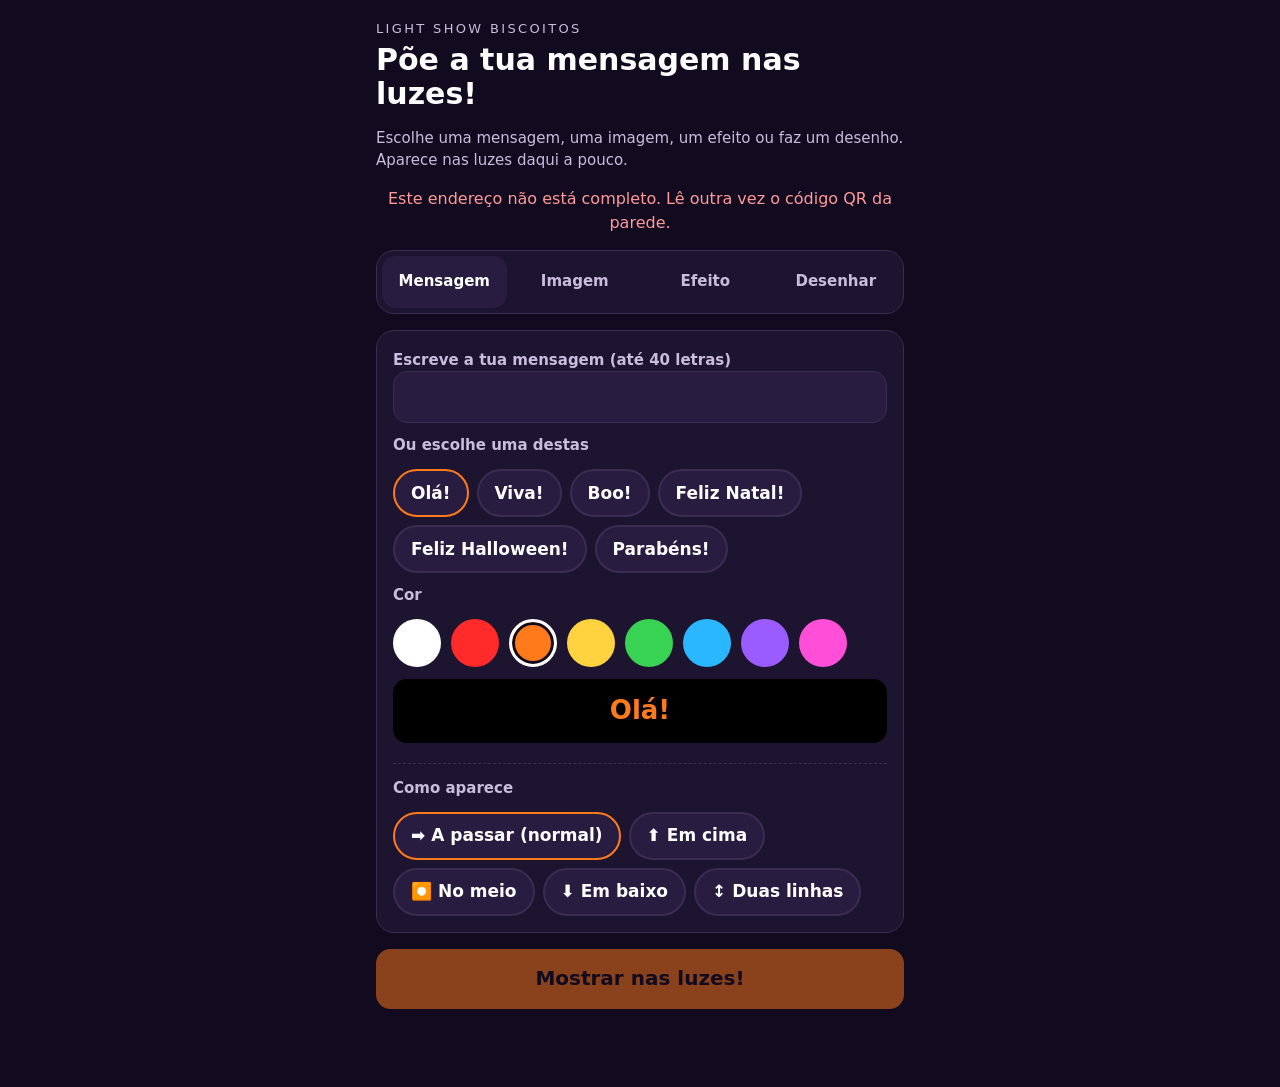
==== show/index.html @ 5658c927 "Several pictures move together by default (option to take turns in the cube); app v97 Co-Authored-By" ====
<!doctype html>
<html lang="pt-PT">
<head>
<meta charset="utf-8">
<meta name="viewport" content="width=device-width, initial-scale=1, viewport-fit=cover">
<meta name="theme-color" content="#120b1f">
<title>Light Show Biscoitos – Põe a tua mensagem nas luzes</title>
<style>
:root { --bg: #120b1f; --card: #1d1430; --raise: #281c40; --line: #3a2d52; --fg: #ffffff; --muted: #c9bddc; --hot: #ff7a1a; --ok: #39d353; --rad: 18px; }
/* Natal: verde escuro com vermelho */
:root[data-tema="xm"] { --bg: #08180f; --card: #0f2619; --raise: #163422; --line: #24503a; --muted: #c4dccd; --hot: #ff3b3b; --ok: #7fe08a; }
* { box-sizing: border-box; }
html, body { margin: 0; background: var(--bg); color: var(--fg); font: 17px/1.45 system-ui, -apple-system, "Segoe UI", Roboto, sans-serif; }
main { max-width: 560px; margin: 0 auto; padding: 20px 16px 40px; display: flex; flex-direction: column; gap: 16px; }
h1 { margin: 4px 0 0; font-size: 30px; line-height: 1.15; }
.kick { font-size: 13px; letter-spacing: .18em; text-transform: uppercase; color: var(--muted); }
.note { font-size: 15px; color: var(--muted); margin: 0; }
.card { background: var(--card); border: 1px solid var(--line); border-radius: var(--rad); padding: 16px; display: flex; flex-direction: column; gap: 12px; }
.tabs { display: grid; grid-template-columns: repeat(4, minmax(0, 1fr)); gap: 6px; background: var(--card); border: 1px solid var(--line); border-radius: var(--rad); padding: 5px; }
.tabs.two { grid-template-columns: repeat(2, minmax(0, 1fr)); }
.tabs button { min-height: 52px; border: 0; border-radius: 14px; background: none; color: var(--muted); font: inherit; font-weight: 700; font-size: 15px; padding: 0 2px; cursor: pointer; }
.tabs button[aria-selected="true"] { background: var(--raise); color: var(--fg); }
.lab { font-size: 15px; color: var(--muted); font-weight: 600; }
input[type=text], input[type=search] { width: 100%; min-height: 52px; padding: 10px 14px; border-radius: 14px; border: 1px solid var(--line); background: var(--raise); color: var(--fg); font: inherit; font-size: 19px; }
.chips { display: flex; flex-wrap: wrap; gap: 8px; }
.chip { min-height: 48px; padding: 8px 16px; border-radius: 999px; border: 2px solid var(--line); background: var(--raise); color: var(--fg); font: inherit; font-weight: 600; cursor: pointer; }
.chip[aria-pressed="true"] { border-color: var(--hot); }
.swatches { display: flex; flex-wrap: wrap; gap: 10px; }
.pvbig { display: block; width: 100%; max-width: 300px; margin: 0 auto; border-radius: 14px; background: #05060a; transition: max-width .2s; }
/* the preview stays at the top of the screen while the lists below are scrolled (smaller once it sticks) */
#fxPv { position: sticky; top: 0; z-index: 5; background: var(--card); margin: -16px -16px 0; padding: 10px 16px 8px; border-radius: var(--rad) var(--rad) 0 0; }
#fxPv.stuck { box-shadow: 0 8px 14px -8px rgba(0,0,0,.6); border-radius: 0 0 14px 14px; }
#fxPv.stuck .pvbig { max-width: 150px; }
#fxPv .pvname { text-align: center; font-weight: 700; font-size: 14px; margin-top: 6px; min-height: 1.2em; }
.pals { display: grid; grid-template-columns: repeat(auto-fill, minmax(118px, 1fr)); gap: 8px; max-height: 260px; overflow-y: auto; padding: 2px; }
.pal { display: flex; flex-direction: column; gap: 5px; padding: 7px 9px; border-radius: 12px; border: 2px solid var(--line); background: var(--raise); color: var(--fg); font: inherit; font-size: 13px; font-weight: 600; text-align: left; cursor: pointer; }
.pal[aria-pressed="true"], .pal:focus-visible { border-color: var(--accent, #ff3d3d); }
.pal i { display: block; height: 12px; border-radius: 6px; }
.sw { width: 48px; height: 48px; border-radius: 50%; border: 3px solid transparent; cursor: pointer; }
.sw[aria-pressed="true"] { border-color: #fff; box-shadow: 0 0 0 3px var(--bg) inset; }
.sw.erase { background: repeating-linear-gradient(45deg, #000 0 6px, #444 6px 12px); }
.prev { min-height: 64px; display: flex; align-items: center; justify-content: center; border-radius: 14px; background: #000; padding: 12px; font-size: 26px; font-weight: 800; text-align: center; word-break: break-word; }
.gifs { display: grid; grid-template-columns: repeat(3, minmax(0, 1fr)); gap: 10px; }
.gif { display: flex; flex-direction: column; align-items: center; gap: 6px; padding: 10px 6px; border-radius: 16px; border: 3px solid var(--line); background: var(--raise); color: var(--fg); font: inherit; font-size: 14px; font-weight: 600; cursor: pointer; }
.gif img { width: 76px; height: 76px; image-rendering: pixelated; background: #000; border-radius: 8px; }
.gif[aria-pressed="true"] { border-color: var(--hot); }
.gif { position: relative; }
.gif b { position: absolute; top: 4px; right: 6px; min-width: 22px; height: 22px; border-radius: 11px; background: var(--hot); color: #fff; font-size: 13px; display: flex; align-items: center; justify-content: center; }
.anim { display: flex; flex-direction: column; gap: 12px; margin-top: 8px; padding-top: 14px; border-top: 1px dashed var(--line); }
.anim .apv { display: flex; justify-content: center; background: #000; border-radius: 14px; padding: 10px; }
.anim .apv canvas { max-width: 100%; }
.anim .ainfo { text-align: center; }
.grid { display: grid; gap: 2px; background: #000; padding: 6px; border-radius: 14px; touch-action: none; user-select: none; }
.cell { aspect-ratio: 1; border-radius: 3px; background: #1a1a1a; }
.row { display: flex; gap: 10px; flex-wrap: wrap; align-items: center; }
.btn { min-height: 52px; padding: 10px 18px; border-radius: 14px; border: 1px solid var(--line); background: var(--raise); color: var(--fg); font: inherit; font-weight: 700; cursor: pointer; }
.btn.primary { background: var(--hot); border-color: var(--hot); color: #120b1f; font-size: 20px; width: 100%; min-height: 60px; }
.btn:disabled { opacity: .5; cursor: default; }
.msg { min-height: 22px; font-size: 16px; text-align: center; margin: 0; }
.msg.ok { color: var(--ok); } .msg.err { color: #ff9a9a; }
[hidden] { display: none !important; }
</style>
</head>
<body>
<main>
  <div>
    <div class="kick" id="kick">Light Show Biscoitos</div>
    <h1>Põe a tua mensagem nas luzes!</h1>
  </div>
  <p class="note" id="intro">Escolhe uma mensagem, uma imagem, um efeito ou faz um desenho. Aparece nas luzes daqui a pouco.</p>
  <p class="msg err" id="noShow" hidden>Este endereço não está completo. Lê outra vez o código QR da parede.</p>
  <p class="msg err" id="closed" hidden>As luzes não estão a receber pedidos agora. Volta a tentar mais logo!</p>

  <section class="card" id="faceCard" hidden>
    <div class="lab">Em que lado aparece?</div>
    <div class="chips" id="faces"></div>
  </section>

  <div class="tabs" role="tablist" id="tabs">
    <button type="button" role="tab" aria-selected="true" data-tab="text">Mensagem</button>
    <button type="button" role="tab" aria-selected="false" data-tab="gif">Imagem</button>
    <button type="button" role="tab" aria-selected="false" data-tab="fx">Efeito</button>
    <button type="button" role="tab" aria-selected="false" data-tab="draw">Desenhar</button>
  </div>

  <section class="card" id="pText">
    <div id="freeBox">
      <label class="lab" for="txt">Escreve a tua mensagem (até 40 letras)</label>
      <input type="text" id="txt" maxlength="40" autocomplete="off">
    </div>
    <div class="lab" id="quickLab">Ou escolhe uma destas</div>
    <div class="chips" id="quick"></div>
    <div class="lab" id="txtColLab">Cor</div>
    <div class="swatches" id="txtCols"></div>
    <div class="prev" id="txtPrev"></div>
    <div class="anim" id="txtStyle"></div>
  </section>

  <section class="card" id="pGif" hidden>
    <div class="lab">Escolhe uma imagem</div>
    <div class="chips"><button type="button" class="chip" id="multi" aria-pressed="false">➕ Juntar várias imagens (até 3)</button></div>
    <div class="chips" id="picked" hidden></div>
    <div class="gifs" id="gifs"></div>
    <div class="anim" id="gifAnim"></div>
  </section>

  <section class="card" id="pFx" hidden>
    <div id="fxPv"><div class="pvname" id="fxPvName"></div></div>
    <div class="note" style="text-align:center">Assim fica (mais ou menos) nas luzes</div>
    <div class="lab">Escolhe um efeito</div>
    <div class="chips" id="fxs"></div>
    <div id="fxAllBox" hidden>
      <div class="lab">Todos os efeitos das luzes</div>
      <input type="search" id="fxFind" placeholder="Procurar um efeito" autocomplete="off">
      <div class="chips" id="fxAll"></div>
    </div>
    <div class="lab">Cor principal</div>
    <div class="swatches" id="fxC1"></div>
    <div class="lab">Segunda cor</div>
    <div class="swatches" id="fxC2"></div>
    <div class="lab">Paleta de cores</div>
    <div class="pals" id="pals"></div>
  </section>

  <section class="card" id="pDraw" hidden>
    <div class="lab">Desenha com o dedo</div>
    <div class="swatches" id="drawCols"></div>
    <div class="grid" id="grid"></div>
    <div class="row"><button class="btn" type="button" id="clear">Apagar tudo</button></div>
    <div class="anim" id="drawAnim"></div>
  </section>

  <button class="btn primary" type="button" id="send">Mostrar nas luzes!</button>
  <p class="msg" id="msg" role="status"></p>
  <p class="note" id="waitNote" hidden></p>
</main>
<script src="pal.js?v=13"></script>
<script src="../studio.js?v=24"></script>
<script>
(() => {
	const $ = id => document.getElementById(id);
	const q = new URLSearchParams(location.search);
	// ?t=<show code> (from the QR on the wall); the rest (sides, size, theme, free text) comes from the lights' status
	const TOPIC = (q.get('t') || '').replace(/[^A-Za-z0-9_-]/g, '').slice(0, 64);
	const RELAY = 'https://ntfy.sh/';
	let WAIT_MS = 0;   // time between two requests from this phone: set on the control page (0 = no wait)
	// the same 9 colours and ready messages as the bridge (ponte_show.py)
	const PAL = ['000000', 'ffffff', 'ff2a2a', 'ff7a1a', 'ffd23f', '39d353', '2bb7ff', '9b5cff', 'ff4fd8'];
	const QUICK = {
		hw: ['Feliz Halloween!', 'Boo!', 'Docura ou travessura!', 'Ola!', 'Uuuuh!', 'Abobora!'],
		xm: ['Feliz Natal!', 'Boas Festas!', 'Ho ho ho!', 'Ola!', 'Pai Natal!', 'Neve!'],
		ev: ['Parabens!', 'Viva!', 'Ola!', 'Feliz Ano Novo!', 'Boa Pascoa!', 'Amo-te!'],
		'': ['Ola!', 'Viva!', 'Boo!', 'Feliz Natal!', 'Feliz Halloween!', 'Parabens!'] };
	const SHOWN = { 'Docura ou travessura!': 'Doçura ou travessura!', 'Ola!': 'Olá!', 'Abobora!': 'Abóbora!', 'Parabens!': 'Parabéns!', 'Boa Pascoa!': 'Boa Páscoa!' };
	const PT = { 'Jack-o\'-lantern': 'Abóbora iluminada', 'Monster': 'Monstro', 'Vampire': 'Vampiro', 'Spider web': 'Teia de aranha', 'Crow': 'Corvo', 'Coffin': 'Caixão', 'Zombie': 'Zombie', 'Doces ou travessuras': 'Doces ou travessuras', 'Angel': 'Anjo', 'Hot chocolate': 'Chocolate quente', 'Toy train': 'Comboio de brincar', 'Polar bear': 'Urso polar', 'Snow globe': 'Globo de neve', 'Star of Bethlehem': 'Estrela de Belém', 'Feliz Natal': 'Feliz Natal', 'Boas festas': 'Boas festas', 'Parabéns': 'Parabéns', 'Cupcake': 'Queque', 'Flower': 'Flor', 'Butterfly': 'Borboleta', 'Rocket': 'Foguetão', 'Disco ball': 'Bola de espelhos', Pumpkin: 'Abóbora', Ghost: 'Fantasma', Bat: 'Morcego', Spider: 'Aranha', Skull: 'Caveira', Cauldron: 'Caldeirão', 'Eyes in the dark': 'Olhos no escuro', 'Christmas tree': 'Árvore de Natal', Snowfall: 'Neve', Snowman: 'Boneco de neve', Present: 'Presente', 'Candy cane': 'Bengala doce', Star: 'Estrela', Bell: 'Sino', Wreath: 'Coroa', Stocking: 'Meia', Gingerbread: 'Bolacha', Holly: 'Azevinho', Ornament: 'Bola de Natal', Moon: 'Lua', Cat: 'Gato', Grave: 'Campa', Hand: 'Mão', 'Witch hat': 'Chapéu de bruxa', 'Candy corn': 'Doce', 'Flying witch': 'Bruxa a voar', Mummy: 'Múmia', 'Spooky candle': 'Vela', Owl: 'Mocho', 'Magic potion': 'Poção mágica', 'Haunted house': 'Casa assombrada', Bats: 'Morcegos', Eyeball: 'Olho', Santa: 'Pai Natal', Reindeer: 'Rena', 'Christmas lights': 'Luzes de Natal', 'Christmas candle': 'Vela de Natal', Sleigh: 'Trenó', Snowflake: 'Floco de neve', Penguin: 'Pinguim', Fireplace: 'Lareira' };
	const BAD = ['merda', 'caralho', 'foda', 'fodase', 'puta', 'cabrao', 'cona', 'piroca', 'pila', 'paneleiro', 'filhodaputa', 'corno', 'cu', 'mamas', 'boceta', 'porra', 'fuck', 'shit', 'bitch', 'dick', 'pussy', 'cunt', 'nigger', 'nazi', 'hitler'];
	const norm = s => s.normalize('NFD').replace(/[̀-ͯ]/g, '').toLowerCase().replace(/[0@]/g, 'o').replace(/[1!]/g, 'i').replace(/3/g, 'e').replace(/4/g, 'a').replace(/[5$]/g, 's');
	const isBad = s => { const n = norm(s), words = n.split(/[^a-z]+/), joined = n.replace(/[^a-z]/g, ''); return BAD.some(b => words.includes(b) || (b.length >= 5 && joined.includes(b))); };

	// what the lights allow (from the bridge's status): sides [{n, w, h}], theme, free text or ready messages only
	let cfg = { faces: [{ n: '', w: 16, h: 16 }], theme: '', free: true };
	// &tema=hw (Halloween) or &tema=xm (Natal) in the QR address fixes the theme of this page
	const URL_THEME = ['hw', 'xm'].includes(q.get('tema')) ? q.get('tema') : '';
	if (URL_THEME) {
		cfg.theme = URL_THEME; document.documentElement.dataset.tema = URL_THEME;
		$('kick').textContent = 'Light Show Biscoitos · ' + (URL_THEME === 'xm' ? 'Natal 🎄' : 'Halloween 🎃');
		document.querySelector('meta[name=theme-color]').content = URL_THEME === 'xm' ? '#08180f' : '#120b1f';
	}
	let face = -1;   // -1 = all sides
	let closed = !TOPIC;
	if (!TOPIC) $('noShow').hidden = false;

	// ---- tabs ----
	let tab = 'text';
	const panes = { text: $('pText'), gif: $('pGif'), fx: $('pFx'), draw: $('pDraw') };
	$('tabs').querySelectorAll('button').forEach(b => b.onclick = () => {
		tab = b.dataset.tab;
		$('tabs').querySelectorAll('button').forEach(x => x.setAttribute('aria-selected', String(x === b)));
		Object.entries(panes).forEach(([k, p]) => p.hidden = k !== tab);
		say('');
	});

	const swatches = (box, list, sel, onPick) => {
		box.replaceChildren(...list.map(i => {
			const b = document.createElement('button'); b.type = 'button'; b.className = 'sw' + (i === 0 ? ' erase' : '');
			if (i) b.style.background = '#' + PAL[i];
			b.setAttribute('aria-label', i === 0 ? 'Borracha' : 'Cor ' + i); b.setAttribute('aria-pressed', String(i === sel));
			b.onclick = () => { box.querySelectorAll('.sw').forEach(x => x.setAttribute('aria-pressed', 'false')); b.setAttribute('aria-pressed', 'true'); onPick(i); };
			return b;
		}));
	};

	// ---- message ----
	let txtCol = URL_THEME === 'xm' ? 2 : 3, quick = null;
	const chosenText = () => cfg.free ? ($('txt').value.trim() || (quick ? (SHOWN[quick] || quick) : '')) : (quick ? (SHOWN[quick] || quick) : '');
	const updPrev = () => { const v = chosenText(); $('txtPrev').textContent = v || '…'; $('txtPrev').style.color = '#' + PAL[txtCol]; if (typeof txtS !== 'undefined' && txtS.build) txtS.build(); };
	const drawQuick = () => {
		const list = QUICK[cfg.theme] || QUICK[''];
		if (!list.includes(quick)) quick = list[0];
		$('quick').replaceChildren(...list.map(t => {
			const b = document.createElement('button'); b.type = 'button'; b.className = 'chip'; b.textContent = SHOWN[t] || t; b.setAttribute('aria-pressed', String(t === quick));
			b.onclick = () => { quick = t; $('txt').value = ''; drawQuick(); updPrev(); };
			return b;
		}));
		$('freeBox').hidden = !cfg.free; $('quickLab').textContent = cfg.free ? 'Ou escolhe uma destas' : 'Escolhe uma mensagem';
	};
	swatches($('txtCols'), [1, 2, 3, 4, 5, 6, 7, 8], txtCol, i => { txtCol = i; updPrev(); });
	$('txt').oninput = () => { if ($('txt').value.trim()) { quick = null; $('quick').querySelectorAll('.chip').forEach(x => x.setAttribute('aria-pressed', 'false')); } updPrev(); };

	// ---- effects (the same keys as FX_LIST in ponte_show.py) ----
	// [key, label, effect name on the lights, matrix-only effect]
	const FXS = {
		hw: [['haunted', '👻 Casa assombrada', 'Haunted'], ['eyes', '👀 Olhos no escuro', 'Halloween Eyes'], ['fire', '🔥 Fogo', 'Fire 2012'], ['lightning', '⚡ Relâmpagos', 'Lightning'], ['firenoise', '🔥 Chamas mágicas', 'Firenoise', 1], ['blackhole', '🌀 Buraco negro', 'Black Hole', 1]],
		xm: [['snowfall', '❄️ Neve a cair', 'Snowfall'], ['candy', '🍬 Bengala doce', 'Candy Cane'], ['retro', '🎄 Árvore de Natal', 'Retro Tree'], ['twinkle', '✨ Estrelas a piscar', 'Twinklefox'], ['fireworks', '🎆 Fogo de artifício', 'Fireworks'], ['bursts', '💥 Explosões de cor', 'Colored Bursts']],
		ev: [['rainbow', '🌈 Arco-íris', 'Rainbow'], ['fireworks', '🎆 Fogo de artifício', 'Fireworks'], ['plasma', '🔮 Bola de plasma', 'Plasma Ball', 1], ['ripple', '💧 Ondas', 'Ripple'], ['matrix', '💚 Chuva de letras', 'Matrix', 1], ['pacifica', '🌊 Mar', 'Pacifica']]
	};
	// fx = 'e:<key>' (a suggestion above) or 'n:<effect name>' (any effect of the lights, list sent by the bridge)
	let fx = null, boardFx = [], boardD2 = new Set(), fxC1 = 3, fxC2 = 7, fxPal = 0;
	// palettes: names and colour stops (pal.js, the same as the LED4YOU app); 2-5 are made from the two colours
	const PALN = (window.L4Y_PAL || ['Default']).map((n, i) => ({ 0: 'Do efeito', 1: 'Aleatória', 2: 'Cor principal', 3: 'As duas cores', 4: 'Degradê', 5: 'Só as cores' })[i] || n.replace(/^\* /, ''));
	const rgb = i => [0, 2, 4].map(j => parseInt(PAL[i].slice(j, j + 2), 16));
	const palStops = id => {
		const a = rgb(fxC1), b = rgb(fxC2);
		if (id >= 6 && window.L4Y_PALX && L4Y_PALX[id - 6]) return L4Y_PALX[id - 6];
		if (id === 2) return [0, ...a, 255, ...a];
		if (id === 3) return [0, ...a, 127, ...a, 128, ...b, 255, ...b];
		if (id === 4) return [0, ...a, 255, ...b];
		if (id === 5) return [0, ...a, 85, ...a, 86, ...b, 170, ...b, 171, ...a, 255, ...a];
		return null;
	};
	const palCss = id => {
		if (id === 1) return 'linear-gradient(90deg,#f24,#fb2,#3d6,#29f,#a4f,#f24)';
		const st = palStops(id); if (!st) return 'linear-gradient(90deg,#555,#999)';
		const parts = []; for (let i = 0; i < st.length; i += 4) parts.push('rgb(' + st[i + 1] + ',' + st[i + 2] + ',' + st[i + 3] + ') ' + (st[i] / 2.55).toFixed(1) + '%');
		return 'linear-gradient(90deg,' + parts.join(',') + ')';
	};
	// the preview: the chosen effect, colours and palette on a matrix the size of the chosen side
	const PV = window.L4YStudio && L4YStudio.pv;
	const pvCv = PV ? PV.big() : null;
	if (pvCv) $('fxPv').prepend(pvCv);
	// smaller while it sticks to the top of the screen
	if (pvCv && 'IntersectionObserver' in window) {
		const mark = document.createElement('div'); mark.style.height = '1px'; $('fxPv').before(mark);
		new IntersectionObserver(([e]) => $('fxPv').classList.toggle('stuck', !e.isIntersecting && e.boundingClientRect.top < 0)).observe(mark);
	}
	const fxInfo = () => {
		if (!fx) return null;
		if (fx.startsWith('n:')) { const n = fx.slice(2); return { name: n, d2: boardD2.has(n) }; }
		const all = [].concat(FXS.hw, FXS.xm, FXS.ev), e = all.find(x => x[0] === fx.slice(2));
		return e ? { name: e[2], d2: !!e[3] } : null;
	};
	const updPv = () => {
		const f = fxInfo(); if (!pvCv || !f) return;
		const lab = fx.startsWith('n:') ? f.name : ([].concat(FXS.hw, FXS.xm, FXS.ev).find(x => x[0] === fx.slice(2)) || [])[1] || f.name;
		$('fxPvName').textContent = lab + (fxPal ? ' · ' + PALN[fxPal] : '');
		const sz = cfg.faces[Math.max(0, face)] || cfg.faces[0] || { w: 16, h: 16 };
		const tint = fxPal === 1 ? [0, 255, 40, 70, 64, 255, 190, 40, 128, 50, 210, 100, 192, 40, 150, 255, 255, 255, 40, 70] : fxPal >= 2 ? palStops(fxPal) : null;
		pvCv.update({ name: f.name, d2: f.d2, col: [rgb(fxC1), rgb(fxC2), [0, 0, 0]], pal: tint, tint, speed: 128, mw: sz.w, mh: sz.h });
	};
	const drawPals = () => {
		$('pals').replaceChildren(...PALN.map((n, i) => {
			const b = document.createElement('button'); b.type = 'button'; b.className = 'pal'; b.setAttribute('aria-pressed', String(i === fxPal));
			const t = document.createElement('span'); t.textContent = n; const bar = document.createElement('i'); bar.style.background = palCss(i);
			b.append(t, bar); b.onclick = () => { fxPal = i; drawPals(); updPv(); };
			return b;
		}));
	};
	swatches($('fxC1'), [1, 2, 3, 4, 5, 6, 7, 8], fxC1, i => { fxC1 = i; drawPals(); updPv(); });
	swatches($('fxC2'), [1, 2, 3, 4, 5, 6, 7, 8], fxC2, i => { fxC2 = i; drawPals(); updPv(); });
	const fxChip = (id, label) => {
		const b = document.createElement('button'); b.type = 'button'; b.className = 'chip'; b.textContent = label; b.setAttribute('aria-pressed', String(id === fx));
		b.onclick = () => { fx = id; drawFx(); };
		return b;
	};
	const drawFx = () => {
		const seen = new Set();
		const list = (FXS[cfg.theme] || [].concat(FXS.hw, FXS.xm, FXS.ev)).filter(([k]) => !seen.has(k) && seen.add(k));
		if (!fx) fx = 'e:' + list[0][0];
		$('fxs').replaceChildren(...list.map(([k, n]) => fxChip('e:' + k, n)));
		if (!$('pals').firstChild) drawPals();
		updPv();
		$('fxAllBox').hidden = !boardFx.length;
		const f = $('fxFind').value.trim().toLowerCase();
		$('fxAll').replaceChildren(...boardFx.filter(n => !f || n.toLowerCase().includes(f)).map(n => fxChip('n:' + n, n)));
	};
	$('fxFind').oninput = () => drawFx();
	const loadBoardFx = () => fetch(RELAY + TOPIC + '-fx/json?poll=1&since=all').then(r => r.text()).then(txt => {
		const last = txt.trim().split('\n').filter(Boolean).map(l => { try { return JSON.parse(l); } catch (e) { return null; } }).filter(e => e && e.event === 'message').pop();
		let m = null; try { m = last && JSON.parse(last.message); } catch (e) {}
		boardFx = m && Array.isArray(m.fx) ? m.fx.filter(n => typeof n === 'string').map(n => n.slice(0, 40)).slice(0, 300) : [];
		boardD2 = new Set(m && Array.isArray(m.d2) ? m.d2.map(i => boardFx[i]).filter(Boolean) : []);
		drawFx();
	}).catch(() => {});

	// ---- pictures (the LED4YOU GIF pack) ----
	let gif = null, pack = [], gifs3 = [];   // v16b: up to 3 pictures, in the order they were tapped (gif = the first one)
	const drawGifs = () => {
		if (typeof drawPicked === 'function') drawPicked();
		const list = pack.filter(f => !cfg.theme || f.f.startsWith(cfg.theme + '-'));
		$('gifs').replaceChildren(...list.map(f => {
			const at = gifs3.indexOf(f.f), times = gifs3.filter(g => g === f.f).length;
			const b = document.createElement('button'); b.type = 'button'; b.className = 'gif'; b.setAttribute('aria-pressed', String(at >= 0));
			const im = document.createElement('img'); im.src = '../gifs/' + f.f; im.alt = '';
			const s = document.createElement('span'); s.textContent = PT[f.n] || f.n;
			b.append(im, s);
			if (times > 1) { const nb = document.createElement('b'); nb.textContent = '×' + times; b.append(nb); }
			b.onclick = () => {
				// pictures that are a text (Feliz Natal, Boas festas…) go alone and as they are
				const TX = (window.L4YStudio && L4YStudio.gm && L4YStudio.gm.TEXTGIF) || new Set();
				if (!multi || TX.has(f.f)) gifs3 = [f.f];
				else { gifs3 = gifs3.filter(g => !TX.has(g)); if (gifs3.length >= 3) gifs3.shift(); gifs3.push(f.f); }   // the same picture can go 2 or 3 times
				gif = gifs3[0] || null; drawGifs(); loadGifSprite();
			};
			return b;
		}));
	};
	// v16c: "join several pictures": each tap adds one (the same one too), the chosen ones show above with ✕ to take one out
	let multi = false;
	const drawPicked = () => {
		$('picked').hidden = !multi || !gifs3.length;
		$('picked').replaceChildren(...gifs3.map((g, i) => {
			const f = pack.find(x => x.f === g) || { n: g };
			const b = document.createElement('button'); b.type = 'button'; b.className = 'chip'; b.textContent = (i + 1) + '. ' + (PT[f.n] || f.n) + ' ✕';
			b.setAttribute('aria-label', 'Tirar ' + (PT[f.n] || f.n));
			b.onclick = () => { gifs3.splice(i, 1); gif = gifs3[0] || null; drawGifs(); loadGifSprite(); };
			return b;
		}));
	};
	$('multi').onclick = () => {
		multi = !multi; $('multi').setAttribute('aria-pressed', String(multi));
		if (!multi && gifs3.length > 1) gifs3 = gifs3.slice(0, 1);
		gif = gifs3[0] || null; drawGifs(); loadGifSprite();
	};
	fetch('../gifs/pack.json').then(r => r.json()).then(p => { pack = p; drawGifs(); }).catch(() => { $('gifs').textContent = 'As imagens não carregaram. Tenta outra vez.'; });

	// ---- drawing (grid the size of the chosen side) ----
	let pen = 3, pixels = [], cells = [], down = false, gw = 0, gh = 0;
	swatches($('drawCols'), [1, 2, 3, 4, 5, 6, 7, 8, 0], pen, i => pen = i);
	const grid = $('grid');
	const sizeNow = () => { const f = cfg.faces[Math.max(0, face)] || cfg.faces[0]; return [f.w, f.h]; };
	const buildGrid = () => {
		const [w, h] = sizeNow();
		if (w === gw && h === gh) return;
		gw = w; gh = h; pixels = new Array(w * h).fill(0);
		grid.style.gridTemplateColumns = 'repeat(' + w + ', minmax(0, 1fr))';
		grid.replaceChildren(); cells = pixels.map((_, i) => { const c = document.createElement('div'); c.className = 'cell'; c.dataset.i = i; grid.append(c); return c; });
	};
	const paint = e => {
		const el = document.elementFromPoint(e.clientX, e.clientY);
		if (!el || el.dataset.i === undefined || !grid.contains(el)) return;
		const i = +el.dataset.i; if (pixels[i] === pen) return; pixels[i] = pen; cells[i].style.background = pen ? '#' + PAL[pen] : ''; clearTimeout(paint.t); paint.t = setTimeout(drawSprite, 150);
	};
	grid.addEventListener('pointerdown', e => { down = true; try { grid.setPointerCapture(e.pointerId); } catch (er) {} paint(e); e.preventDefault(); });
	grid.addEventListener('pointermove', e => { if (down) paint(e); });
	['pointerup', 'pointercancel'].forEach(ev => grid.addEventListener(ev, () => down = false));
	$('clear').onclick = () => { pixels.fill(0); cells.forEach(c => c.style.background = ''); drawSprite(); };

	// ---- v16: animate the picture or the drawing (the GIF is made on this phone, like "Make a GIF" in the app) ----
	const GM = window.L4YStudio && L4YStudio.gm;
	const ANIMS = [['orig', 'Como está'], ['bounce', '🦘 Saltar'], ['rainbow', '🌈 Arco-íris'], ['pulse', '💓 Pulsar'], ['blink', '💡 Piscar'], ['shake', '🫨 Tremer'],
		['slide', '➡️ Atravessar'], ['grow', '🔍 Crescer'], ['shine', '✨ Brilho']];
	// v16: the background effect is a choice of its own (snow behind a moving text…)
	const BGS = [['', 'Nenhum'], ['snow', '❄️ Neve'], ['stars', '⭐ Estrelas'], ['confetti', '🎊 Confetes'], ['fireworks', '🎆 Fogo de artifício'], ['hearts', '💖 Corações'],
		['fire', '🔥 Chamas'], ['bats', '🦇 Morcegos'], ['sparkle', '🎇 Faíscas']];
	const SPEEDS = [['Devagar', 160], ['Normal', 90], ['Rápido', 50]];
	const animBox = (box, kind) => {
		const a = { fx: 'orig', bgfx: '', fit: 'fit', turns: false, tpos: 'bottom', sprites: [], txt: '', c1: URL_THEME === 'xm' ? 4 : 3, bg: 0, spd: 90, frames: [], bytes: null, sprite: null, key: '' };
		if (!GM) { box.hidden = true; return a; }
		const mk = (tag, cls, txt) => { const e = document.createElement(tag); if (cls) e.className = cls; if (txt) e.textContent = txt; return e; };
		const chips = mk('div', 'chips'), bgR = mk('div', 'chips'), fitR = mk('div', 'chips'), turnR = mk('div', 'chips'), turnLab = mk('div', 'lab', 'As imagens mexem'), tposR = mk('div', 'chips'), spd = mk('div', 'chips'), c1 = mk('div', 'swatches'), bg = mk('div', 'swatches');
		const txt = mk('input'); txt.type = 'text'; txt.maxLength = 20; txt.autocomplete = 'off'; txt.placeholder = 'Um nome ou palavra (opcional)';
		const cv = mk('canvas'), info = mk('p', 'note ainfo'), pvw = mk('div', 'apv'); pvw.append(cv);
		const chipRow = (row, list, cur, on) => row.replaceChildren(...list.map(([v, n]) => { const b = mk('button', 'chip', n); b.type = 'button'; b.setAttribute('aria-pressed', String(v === cur)); b.onclick = () => on(v); return b; }));
		const drawChips = () => { chipRow(chips, ANIMS, a.fx, v => { a.fx = v; drawChips(); a.build(); });
			chipRow(bgR, BGS, a.bgfx, v => { a.bgfx = v; drawChips(); a.build(); });
			chipRow(turnR, [[false, '👯 Ao mesmo tempo'], [true, '🔁 À vez']], a.turns, v => { a.turns = v; drawChips(); a.build(); });
			turnLab.hidden = turnR.hidden = kind !== 'gif' || gifs3.length < 2;
			chipRow(fitR, [['fit', '🖼️ Na proporção'], ['stretch', '↔️ Esticar'], ['fill', '🔲 Encher (corta as pontas)']], a.fit, v => { a.fit = v; drawChips(); a.build(); });
			chipRow(tposR, [['bottom', '⬇️ Em baixo'], ['top', '⬆️ Em cima'], ['left', '⬅️ À esquerda'], ['right', '➡️ À direita'], ['middle', '🎯 Por cima']], a.tpos, v => { a.tpos = v; drawChips(); a.build(); }); chipRow(spd, SPEEDS.map(([n, ms]) => [ms, n]), a.spd, v => { a.spd = v; drawChips(); a.build(); }); };
		box.append(mk('div', 'lab', 'Dá vida ' + (kind === 'draw' ? 'ao teu desenho' : 'à imagem')), chips, mk('div', 'lab', 'Efeito de fundo'), bgR, mk('div', 'lab', 'Tamanho ' + (kind === 'draw' ? 'do desenho' : 'da imagem')), fitR, turnLab, turnR, mk('label', 'lab', 'Escreve um nome ou uma palavra (opcional)'), txt, mk('div', 'lab', 'Onde fica o texto'), tposR,
			mk('div', 'lab', 'Cor do texto e do efeito'), c1, mk('div', 'lab', 'Cor do fundo'), bg, mk('div', 'lab', 'Velocidade'), spd, pvw, info);
		swatches(c1, [1, 2, 3, 4, 5, 6, 7, 8], a.c1, i => { a.c1 = i; a.build(); });
		swatches(bg, [0, 1, 2, 3, 4, 5, 6, 7, 8], a.bg, i => { a.bg = i; a.build(); });
		bg.querySelector('.sw.erase').setAttribute('aria-label', 'Preto'); bg.querySelector('.sw.erase').style.background = '#000';
		txt.oninput = () => { a.txt = txt.value; a.build(); };
		// is a GIF needed? (only for the picture as it is, without text: the bridge sends the GIF of the pack, as before)
		const isText = () => kind === 'gif' && gifs3.some(g => GM.TEXTGIF && GM.TEXTGIF.has(g));
		// one picture "as it is" keeps its own animation even stretched or filling: the lights stretch it (no GIF made here)
		a.made = () => !isText() && (a.fx !== 'orig' || a.bgfx !== '' || (kind === 'draw' && a.fit !== 'fit') || a.txt.trim() !== '' || a.bg !== 0 || (kind === 'gif' && gifs3.length > 1));
		a.build = () => {
			turnLab.hidden = turnR.hidden = kind !== 'gif' || gifs3.length < 2;
			const [w, h] = sizeNow();
			const sp = a.sprites.length ? a.sprites : null;
			info.textContent = ''; a.bytes = null; a.frames = [];
			pvw.hidden = !a.made() || (!sp && !a.txt.trim());
			[...box.children].forEach(el => { if (el !== info) el.hidden = isText() || (el === pvw && pvw.hidden); });
			if (isText()) { info.textContent = 'Esta imagem já é um texto: aparece sozinha e como está. Para pôr o teu texto, escolhe outra imagem e escreve-o aqui.'; return; }
			if (pvw.hidden) { info.textContent = kind === 'gif' && a.fx === 'orig' && !a.bgfx && gifs3.length < 2 ? 'Como está: a imagem aparece com a animação dela.' : ''; return; }
			if (a.txt.trim() && isBad(a.txt)) { info.textContent = 'Essa palavra não pode aparecer. Escolhe outra!'; return; }
			a.frames = GM.frames({ W: w, H: h, delay: a.spd, sprites: a.sprites, fx: a.fx === 'orig' ? 'still' : a.fx, bgfx: a.bgfx, fit: a.fit, turns: a.turns, text: a.txt, tpos: a.tpos, c1: rgb(a.c1), bg: rgb(a.bg) });
			a.bytes = GM.encode(a.frames, w, h, a.spd);
			if (a.bytes.length > 60000) { info.textContent = 'Fica grande demais para as luzes. Escolhe outra animação ou um texto mais curto.'; a.bytes = null; }
		};
		// preview: the frames drawn as LEDs, at the GIF's own speed
		let pi = 0, pt = 0;
		const loop = now => {
			requestAnimationFrame(loop);
			if (box.offsetParent === null || pvw.hidden || !a.frames.length || now - pt < a.spd) return;
			pt = now; pi = (pi + 1) % a.frames.length;
			const [w, h] = sizeNow(), cell = Math.max(3, Math.floor(Math.min(300, (box.clientWidth || 300) - 20) / Math.max(w, h)));
			if (cv.width !== cell * w * 2) { cv.width = cell * w * 2; cv.height = cell * h * 2; cv.style.width = cell * w + 'px'; cv.style.height = cell * h + 'px'; }
			const g = cv.getContext('2d'); g.setTransform(2, 0, 0, 2, 0, 0); g.fillStyle = '#000'; g.fillRect(0, 0, cell * w, cell * h);
			const f = a.frames[pi] || a.frames[0]; if (!f || f.length !== w * h) return;
			for (let y = 0; y < h; y++) for (let x = 0; x < w; x++) { const c = f[y * w + x]; g.fillStyle = c[0] + c[1] + c[2] > 9 ? 'rgb(' + c + ')' : '#15161c'; g.beginPath(); g.arc(x * cell + cell / 2, y * cell + cell / 2, cell * .42, 0, 6.283); g.fill(); }
		};
		requestAnimationFrame(loop);
		drawChips();
		return a;
	};
	const gifA = animBox($('gifAnim'), 'gif'), drawA = animBox($('drawAnim'), 'draw');

	// ---- v16: how the message is shown: scrolling (as always, by the lights), or on top / in the middle / at the bottom,
	// or two lines, with an animation (then it goes as a GIF made on this phone, like the pictures) ----
	const txtS = { style: 'scroll', fx: 'still', bgfx: '', bg: 0, spd: 90, t2: '', c2: URL_THEME === 'xm' ? 5 : 7, d1: 'left', d2: 'right', frames: [], bytes: null };
	if (GM) {
		const box = $('txtStyle'), mk = (tag, cls, txt) => { const e = document.createElement(tag); if (cls) e.className = cls; if (txt) e.textContent = txt; return e; };
		const styles = mk('div', 'chips'), fxs = mk('div', 'chips'), bgfxs = mk('div', 'chips'), spd = mk('div', 'chips'), bg = mk('div', 'swatches'), c2 = mk('div', 'swatches');
		const d1 = mk('div', 'chips'), d2 = mk('div', 'chips'), d1lab = mk('div', 'lab', 'A linha de cima vai para'), d2lab = mk('div', 'lab', 'A linha de baixo vai para'), c2lab = mk('div', 'lab', 'Cor da linha de baixo');
		const t2 = mk('input'); t2.type = 'text'; t2.maxLength = 40; t2.autocomplete = 'off'; t2.placeholder = 'Texto da linha de baixo';
		const t2lab = mk('label', 'lab', 'Linha de baixo'), cv = mk('canvas'), pvw = mk('div', 'apv'), info = mk('p', 'note ainfo'); pvw.append(cv);
		const extra = [mk('div', 'lab', 'Movimento do texto'), fxs, mk('div', 'lab', 'Efeito de fundo'), bgfxs, d1lab, d1, d2lab, d2, mk('div', 'lab', 'Cor do fundo'), bg, mk('div', 'lab', 'Velocidade'), spd, pvw];
		const row = (el, list, cur, on) => el.replaceChildren(...list.map(([v, n]) => { const b = mk('button', 'chip', n); b.type = 'button'; b.setAttribute('aria-pressed', String(v === cur)); b.onclick = () => on(v); return b; }));
		const draw = () => {
			row(styles, [['scroll', '➡️ A passar (normal)'], ['top', '⬆️ Em cima'], ['middle', '⏺️ No meio'], ['bottom', '⬇️ Em baixo']].concat(cfg.free ? [['two', '↕️ Duas linhas']] : []), txtS.style, v => { txtS.style = v; draw(); txtS.build(); });
			row(fxs, [['still', 'Parado']].concat(ANIMS.slice(1)), txtS.fx, v => { txtS.fx = v; draw(); txtS.build(); });
			row(bgfxs, BGS, txtS.bgfx, v => { txtS.bgfx = v; draw(); txtS.build(); });
			row(spd, SPEEDS.map(([n, ms]) => [ms, n]), txtS.spd, v => { txtS.spd = v; draw(); txtS.build(); });
			const DIRS = [['left', '⬅️ Para a esquerda'], ['right', '➡️ Para a direita']];
			row(d1, DIRS, txtS.d1, v => { txtS.d1 = v; draw(); txtS.build(); });
			row(d2, DIRS, txtS.d2, v => { txtS.d2 = v; draw(); txtS.build(); });
			const on = txtS.style !== 'scroll', two = txtS.style === 'two';
			extra.concat([info]).forEach(e => e.hidden = !on);
			t2lab.hidden = t2.hidden = c2lab.hidden = c2.hidden = !two;
			d2lab.hidden = d2.hidden = !two;
			d1lab.textContent = two ? 'A linha de cima vai para' : 'O texto vai para';
			$('txtColLab').textContent = two ? 'Cor da linha de cima' : 'Cor';
		};
		box.append(mk('div', 'lab', 'Como aparece'), styles, t2lab, t2, c2lab, c2, ...extra, info);
		swatches(c2, [1, 2, 3, 4, 5, 6, 7, 8], txtS.c2, i => { txtS.c2 = i; txtS.build(); });
		swatches(bg, [0, 1, 2, 3, 4, 5, 6, 7, 8], txtS.bg, i => { txtS.bg = i; txtS.build(); });
		bg.querySelector('.sw.erase').setAttribute('aria-label', 'Preto'); bg.querySelector('.sw.erase').style.background = '#000';
		t2.oninput = () => { txtS.t2 = t2.value; txtS.build(); };
		txtS.build = () => {
			txtS.bytes = null; txtS.frames = []; info.textContent = '';
			if (txtS.style === 'scroll') return;
			const t1 = chosenText().slice(0, 40), l2 = txtS.style === 'two' ? txtS.t2.trim().slice(0, 40) : '';
			if (!t1 && !l2) { info.textContent = 'Escreve ou escolhe uma mensagem.'; return; }
			if (isBad(t1) || (l2 && isBad(l2))) { info.textContent = 'Essa mensagem não pode aparecer. Escolhe outra!'; return; }
			const [w, h] = sizeNow();
			txtS.frames = GM.frames({ W: w, H: h, delay: txtS.spd, sprites: [], fx: txtS.fx, text: t1, text2: l2, tpos: txtS.style === 'two' ? 'top' : txtS.style, bgfx: txtS.bgfx, c1: rgb(txtCol), c2: rgb(txtS.c2), dir1: txtS.d1, dir2: txtS.d2, bg: rgb(txtS.bg) });
			txtS.bytes = GM.encode(txtS.frames, w, h, txtS.spd);
			if (txtS.bytes.length > 60000) { info.textContent = 'Fica grande demais para as luzes. Escolhe um texto mais curto.'; txtS.bytes = null; }
		};
		let pi = 0, pt = 0;
		const loop = now => {
			requestAnimationFrame(loop);
			if (box.offsetParent === null || pvw.hidden || !txtS.frames.length || now - pt < txtS.spd) return;
			pt = now; pi = (pi + 1) % txtS.frames.length;
			const [w, h] = sizeNow(), cell = Math.max(3, Math.floor(Math.min(300, (box.clientWidth || 300) - 20) / Math.max(w, h)));
			if (cv.width !== cell * w * 2) { cv.width = cell * w * 2; cv.height = cell * h * 2; cv.style.width = cell * w + 'px'; cv.style.height = cell * h + 'px'; }
			const g = cv.getContext('2d'); g.setTransform(2, 0, 0, 2, 0, 0); g.fillStyle = '#000'; g.fillRect(0, 0, cell * w, cell * h);
			const f = txtS.frames[pi] || txtS.frames[0]; if (!f || f.length !== w * h) return;
			for (let y = 0; y < h; y++) for (let x = 0; x < w; x++) { const c = f[y * w + x]; g.fillStyle = c[0] + c[1] + c[2] > 9 ? 'rgb(' + c + ')' : '#15161c'; g.beginPath(); g.arc(x * cell + cell / 2, y * cell + cell / 2, cell * .42, 0, 6.283); g.fill(); }
		};
		requestAnimationFrame(loop);
		txtS.draw = draw;
		draw();
	} else $('txtStyle').hidden = true;
	// the picture of the chosen GIF (the frame with most LEDs on), or the drawing, as the sprite to animate
	const spCache = {};
	const loadGifSprite = async () => {
		if (!GM) return;
		const want = gifs3.slice();
		for (const g of want) if (!spCache[g]) { try { spCache[g] = await GM.loadSprite('../gifs/' + g); } catch (e) {} }
		if (want.join() !== gifs3.join()) return;
		gifA.sprites = want.filter(g => spCache[g]).map(g => ({ w: 16, h: 16, px: spCache[g] }));
		gifA.build();
	};
	const drawSprite = () => { if (!GM) return; drawA.sprites = pixels.some(v => v) ? [{ w: gw, h: gh, px: pixels.map(v => v ? rgb(v) : null) }] : []; drawA.build(); };

	// ---- sides of the cube ----
	const drawFaces = () => {
		$('faceCard').hidden = cfg.faces.length < 2;
		const sameSize = cfg.faces.every(f => f.w === cfg.faces[0].w && f.h === cfg.faces[0].h);
		if (face === -1 && !sameSize) face = 0;
		const opts = (sameSize ? [[-1, 'Todos os lados']] : []).concat(cfg.faces.map((f, i) => [i, f.n || 'Lado ' + (i + 1)]));
		$('faces').replaceChildren(...opts.map(([v, t]) => {
			const b = document.createElement('button'); b.type = 'button'; b.className = 'chip'; b.textContent = t; b.setAttribute('aria-pressed', String(v === face));
			b.onclick = () => { face = v; drawFaces(); buildGrid(); if (typeof drawSprite === 'function') { drawSprite(); gifA.build && gifA.build(); } };
			return b;
		}));
	};

	// ---- state of the lights (posted by the bridge on "<code>-estado") ----
	const apply = () => { drawFaces(); drawQuick(); drawGifs(); drawFx(); buildGrid(); if (txtS.draw) txtS.draw(); updPrev(); $('closed').hidden = !TOPIC || !closed; tick(); };
	const checkOpen = () => fetch(RELAY + TOPIC + '-estado/json?poll=1&since=all').then(r => r.text()).then(txt => {
		const last = txt.trim().split('\n').filter(Boolean).map(l => { try { return JSON.parse(l); } catch (e) { return null; } }).filter(e => e && e.event === 'message').pop();
		let st = null; try { st = last && JSON.parse(last.message); } catch (e) {}
		closed = !st || !st.on || Date.now() / 1000 - (st.at || 0) > 7200;   // no news for 2 hours: the bridge is off
		if (st && Array.isArray(st.faces) && st.faces.length) cfg.faces = st.faces.slice(0, 8).map(f => ({ n: String(f.n || '').slice(0, 20), w: Math.max(1, Math.min(128, f.w | 0)), h: Math.max(1, Math.min(128, f.h | 0)) }));
		if (st) { cfg.theme = URL_THEME || (['hw', 'xm', 'ev', ''].includes(st.theme) ? st.theme : ''); cfg.free = !!st.free; WAIT_MS = Math.max(0, Math.min(600, st.wait | 0)) * 1000; }
		if (face >= cfg.faces.length) face = -1;
		apply();
	}).catch(() => {});

	// ---- sending (with the wait set on the control page, if any) ----
	const last = () => { try { return +localStorage.getItem('l4yShowSent') || 0; } catch (e) { return 0; } };
	function say(t, k) { $('msg').textContent = t; $('msg').className = 'msg ' + (k || ''); }
	let timer = 0;
	function tick() {
		clearTimeout(timer);
		$('waitNote').hidden = !WAIT_MS; $('waitNote').textContent = 'Podes enviar um pedido a cada ' + Math.round(WAIT_MS / 1000) + ' segundos.';
		const left = Math.ceil((last() + WAIT_MS - Date.now()) / 1000);
		if (left > 0) { $('send').disabled = true; $('send').textContent = 'Podes enviar outra vez daqui a ' + left + ' s'; timer = setTimeout(tick, 1000); }
		else { $('send').disabled = closed; $('send').textContent = 'Mostrar nas luzes!'; }
	}
	$('send').onclick = async () => {
		let body, anim = null, textGif = null;
		if (tab === 'text') {
			const t = chosenText().slice(0, 40);
			if (!t) { say('Escolhe ou escreve uma mensagem.', 'err'); return; }
			if (isBad(t)) { say('Essa mensagem não pode aparecer. Escolhe outra!', 'err'); return; }
			body = cfg.free && $('txt').value.trim() ? { k: 'text', t, c: txtCol } : { k: 'quick', q: quick, c: txtCol };
			if (txtS.style !== 'scroll') {
				txtS.build();
				if (!txtS.bytes) { say('Não foi possível preparar a mensagem. Escolhe outra ou um texto mais curto.', 'err'); return; }
				const [w, h] = sizeNow();
				textGif = { meta: { k: 'gifx', z: face, w, h, fx: txtS.fx, t, t2: txtS.style === 'two' ? txtS.t2.trim().slice(0, 40) : '', src: 'texto' }, bytes: txtS.bytes };
			}
		} else if (tab === 'gif') {
			if (!gif) { say('Escolhe primeiro uma imagem.', 'err'); return; }
			body = { k: 'gif', f: gif };
			if (gifA.fit && gifA.fit !== 'fit') body.fit = gifA.fit;   // stretched / filling: done by the lights, the picture keeps its animation
			if (gifA.made && gifA.made()) anim = gifA;
		} else if (tab === 'fx') {
			if (!fx) { say('Escolhe primeiro um efeito.', 'err'); return; }
			body = fx.startsWith('e:') ? { k: 'fx', e: fx.slice(2) } : { k: 'fx', n: fx.slice(2) };
			body.c = [fxC1, fxC2]; if (fxPal) body.pal = fxPal;
		} else {
			if (!pixels.some(v => v)) { say('Faz primeiro um desenho.', 'err'); return; }
			body = { k: 'draw', w: gw, h: gh, p: pixels.join('') };
			if (drawA.made && drawA.made()) anim = drawA;
		}
		body.z = face;
		let req = { method: 'POST', body: JSON.stringify(body) }, url = RELAY + TOPIC;
		if (textGif) {
			url = RELAY + TOPIC + '?filename=cubo.gif&message=' + encodeURIComponent(JSON.stringify(textGif.meta));
			req = { method: 'POST', body: new Blob([textGif.bytes]) };
		} else if (anim) {
			// v16: an animated picture or drawing goes as a GIF attached to the message (the bridge puts it on the lights)
			if (anim.txt.trim() && isBad(anim.txt)) { say('Essa palavra não pode aparecer. Escolhe outra!', 'err'); return; }
			anim.build();
			if (!anim.bytes) { say('Não foi possível fazer a animação. Escolhe outra ou um texto mais curto.', 'err'); return; }
			const [w, h] = sizeNow();
			const meta = { k: 'gifx', z: face, w, h, fx: anim.fx, t: anim.txt.trim().slice(0, 20), src: tab === 'gif' ? gifs3.join(' + ') : 'desenho' };
			url = RELAY + TOPIC + '?filename=cubo.gif&message=' + encodeURIComponent(JSON.stringify(meta));
			req = { method: 'POST', body: new Blob([anim.bytes]) };
		}
		$('send').disabled = true;
		try {
			const r = await fetch(url, req);
			if (!r.ok) throw new Error(r.status);
			try { localStorage.setItem('l4yShowSent', String(Date.now())); } catch (e) {}
			say('Enviado! Olha para as luzes: aparece daqui a pouco.', 'ok');
		} catch (e) { say('Não foi possível enviar. Tenta outra vez.', 'err'); }
		tick();
	};

	apply();
	if (TOPIC) { checkOpen(); setInterval(checkOpen, 60000); loadBoardFx(); setInterval(loadBoardFx, 600000); }
})();
</script>
</body>
</html>
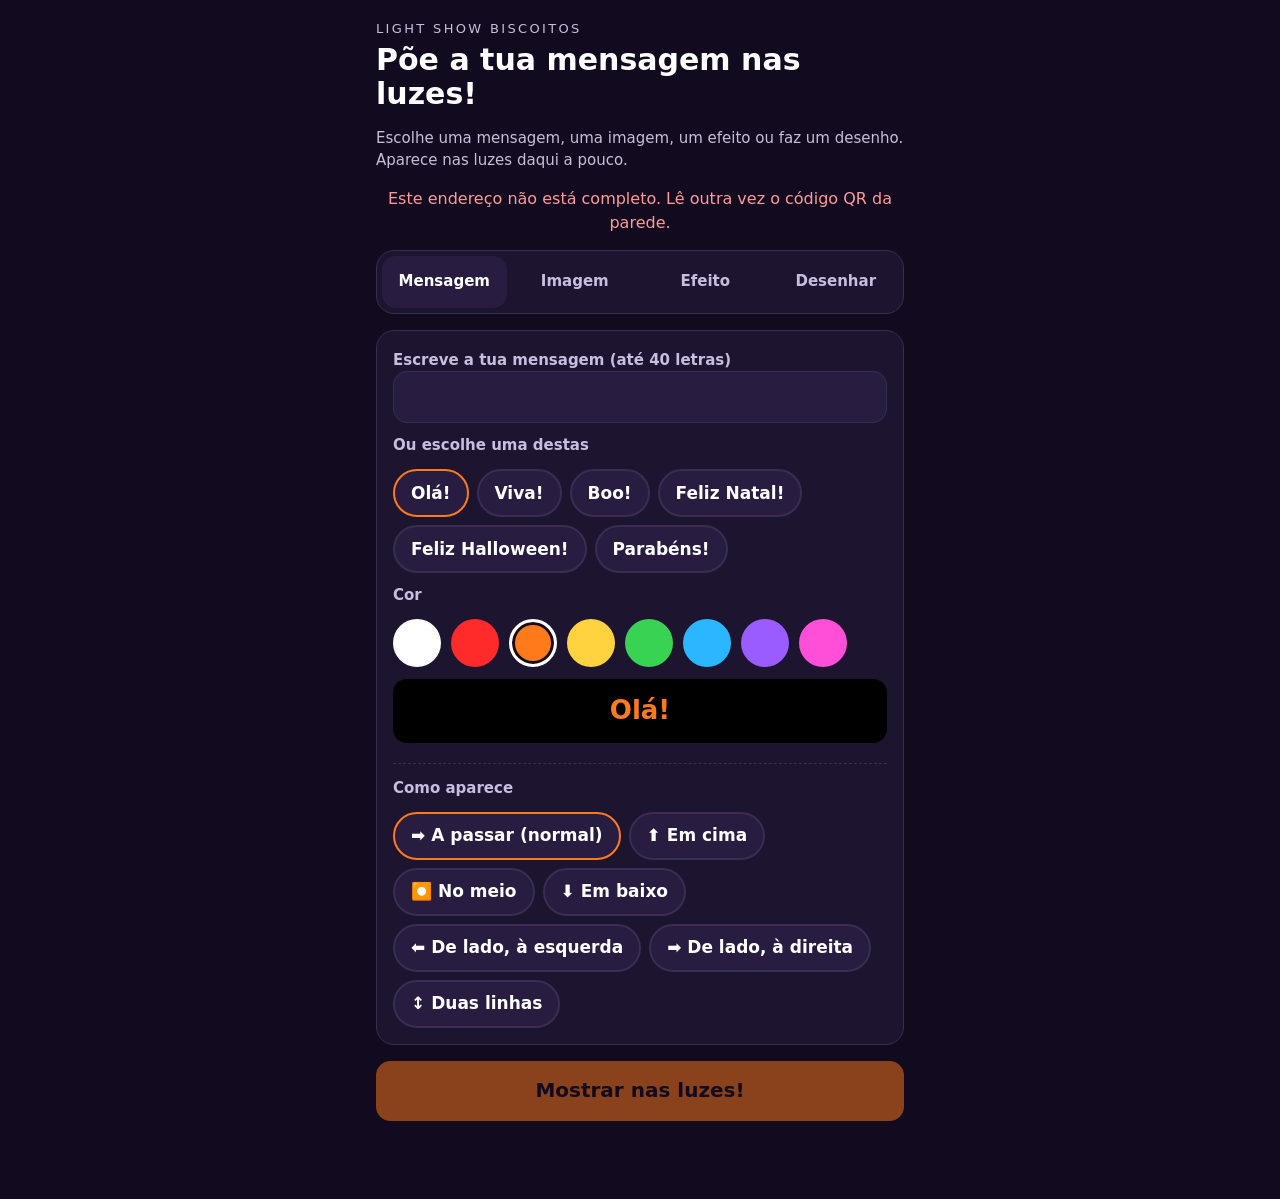
==== commit b5913308: "App v101 + cube: text lines go up/down too, text on the sides in the text card; a direction makes th" ====
--- a/show/index.html
+++ b/show/index.html
@@ -135,7 +135,7 @@
   <p class="note" id="waitNote" hidden></p>
 </main>
 <script src="pal.js?v=13"></script>
-<script src="../studio.js?v=24"></script>
+<script src="../studio.js?v=26"></script>
 <script>
 (() => {
 	const $ = id => document.getElementById(id);
@@ -421,28 +421,28 @@
 
 	// ---- v16: how the message is shown: scrolling (as always, by the lights), or on top / in the middle / at the bottom,
 	// or two lines, with an animation (then it goes as a GIF made on this phone, like the pictures) ----
-	const txtS = { style: 'scroll', fx: 'still', bgfx: '', bg: 0, spd: 90, t2: '', c2: URL_THEME === 'xm' ? 5 : 7, d1: 'left', d2: 'right', frames: [], bytes: null };
+	const txtS = { style: 'scroll', fx: 'still', bgfx: '', bg: 0, spd: 90, t2: '', c2: URL_THEME === 'xm' ? 5 : 7, d1: 'stay', d2: 'stay', frames: [], bytes: null };
 	if (GM) {
 		const box = $('txtStyle'), mk = (tag, cls, txt) => { const e = document.createElement(tag); if (cls) e.className = cls; if (txt) e.textContent = txt; return e; };
 		const styles = mk('div', 'chips'), fxs = mk('div', 'chips'), bgfxs = mk('div', 'chips'), spd = mk('div', 'chips'), bg = mk('div', 'swatches'), c2 = mk('div', 'swatches');
-		const d1 = mk('div', 'chips'), d2 = mk('div', 'chips'), d1lab = mk('div', 'lab', 'A linha de cima vai para'), d2lab = mk('div', 'lab', 'A linha de baixo vai para'), c2lab = mk('div', 'lab', 'Cor da linha de baixo');
+		const d1 = mk('div', 'chips'), d2 = mk('div', 'chips'), d1lab = mk('div', 'lab', 'A linha de cima'), d2lab = mk('div', 'lab', 'A linha de baixo'), c2lab = mk('div', 'lab', 'Cor da linha de baixo');
 		const t2 = mk('input'); t2.type = 'text'; t2.maxLength = 40; t2.autocomplete = 'off'; t2.placeholder = 'Texto da linha de baixo';
 		const t2lab = mk('label', 'lab', 'Linha de baixo'), cv = mk('canvas'), pvw = mk('div', 'apv'), info = mk('p', 'note ainfo'); pvw.append(cv);
 		const extra = [mk('div', 'lab', 'Movimento do texto'), fxs, mk('div', 'lab', 'Efeito de fundo'), bgfxs, d1lab, d1, d2lab, d2, mk('div', 'lab', 'Cor do fundo'), bg, mk('div', 'lab', 'Velocidade'), spd, pvw];
 		const row = (el, list, cur, on) => el.replaceChildren(...list.map(([v, n]) => { const b = mk('button', 'chip', n); b.type = 'button'; b.setAttribute('aria-pressed', String(v === cur)); b.onclick = () => on(v); return b; }));
 		const draw = () => {
-			row(styles, [['scroll', '➡️ A passar (normal)'], ['top', '⬆️ Em cima'], ['middle', '⏺️ No meio'], ['bottom', '⬇️ Em baixo']].concat(cfg.free ? [['two', '↕️ Duas linhas']] : []), txtS.style, v => { txtS.style = v; draw(); txtS.build(); });
+			row(styles, [['scroll', '➡️ A passar (normal)'], ['top', '⬆️ Em cima'], ['middle', '⏺️ No meio'], ['bottom', '⬇️ Em baixo'], ['left', '⬅️ De lado, à esquerda'], ['right', '➡️ De lado, à direita']].concat(cfg.free ? [['two', '↕️ Duas linhas']] : []), txtS.style, v => { txtS.style = v; draw(); txtS.build(); });
 			row(fxs, [['still', 'Parado']].concat(ANIMS.slice(1)), txtS.fx, v => { txtS.fx = v; draw(); txtS.build(); });
 			row(bgfxs, BGS, txtS.bgfx, v => { txtS.bgfx = v; draw(); txtS.build(); });
 			row(spd, SPEEDS.map(([n, ms]) => [ms, n]), txtS.spd, v => { txtS.spd = v; draw(); txtS.build(); });
-			const DIRS = [['left', '⬅️ Para a esquerda'], ['right', '➡️ Para a direita']];
+			const DIRS = [['stay', '⏸️ Fica parado'], ['left', '⬅️ Para a esquerda'], ['right', '➡️ Para a direita'], ['up', '⬆️ Para cima'], ['down', '⬇️ Para baixo']];
 			row(d1, DIRS, txtS.d1, v => { txtS.d1 = v; draw(); txtS.build(); });
 			row(d2, DIRS, txtS.d2, v => { txtS.d2 = v; draw(); txtS.build(); });
 			const on = txtS.style !== 'scroll', two = txtS.style === 'two';
 			extra.concat([info]).forEach(e => e.hidden = !on);
 			t2lab.hidden = t2.hidden = c2lab.hidden = c2.hidden = !two;
 			d2lab.hidden = d2.hidden = !two;
-			d1lab.textContent = two ? 'A linha de cima vai para' : 'O texto vai para';
+			d1lab.textContent = two ? 'A linha de cima' : 'O texto';
 			$('txtColLab').textContent = two ? 'Cor da linha de cima' : 'Cor';
 		};
 		box.append(mk('div', 'lab', 'Como aparece'), styles, t2lab, t2, c2lab, c2, ...extra, info);
